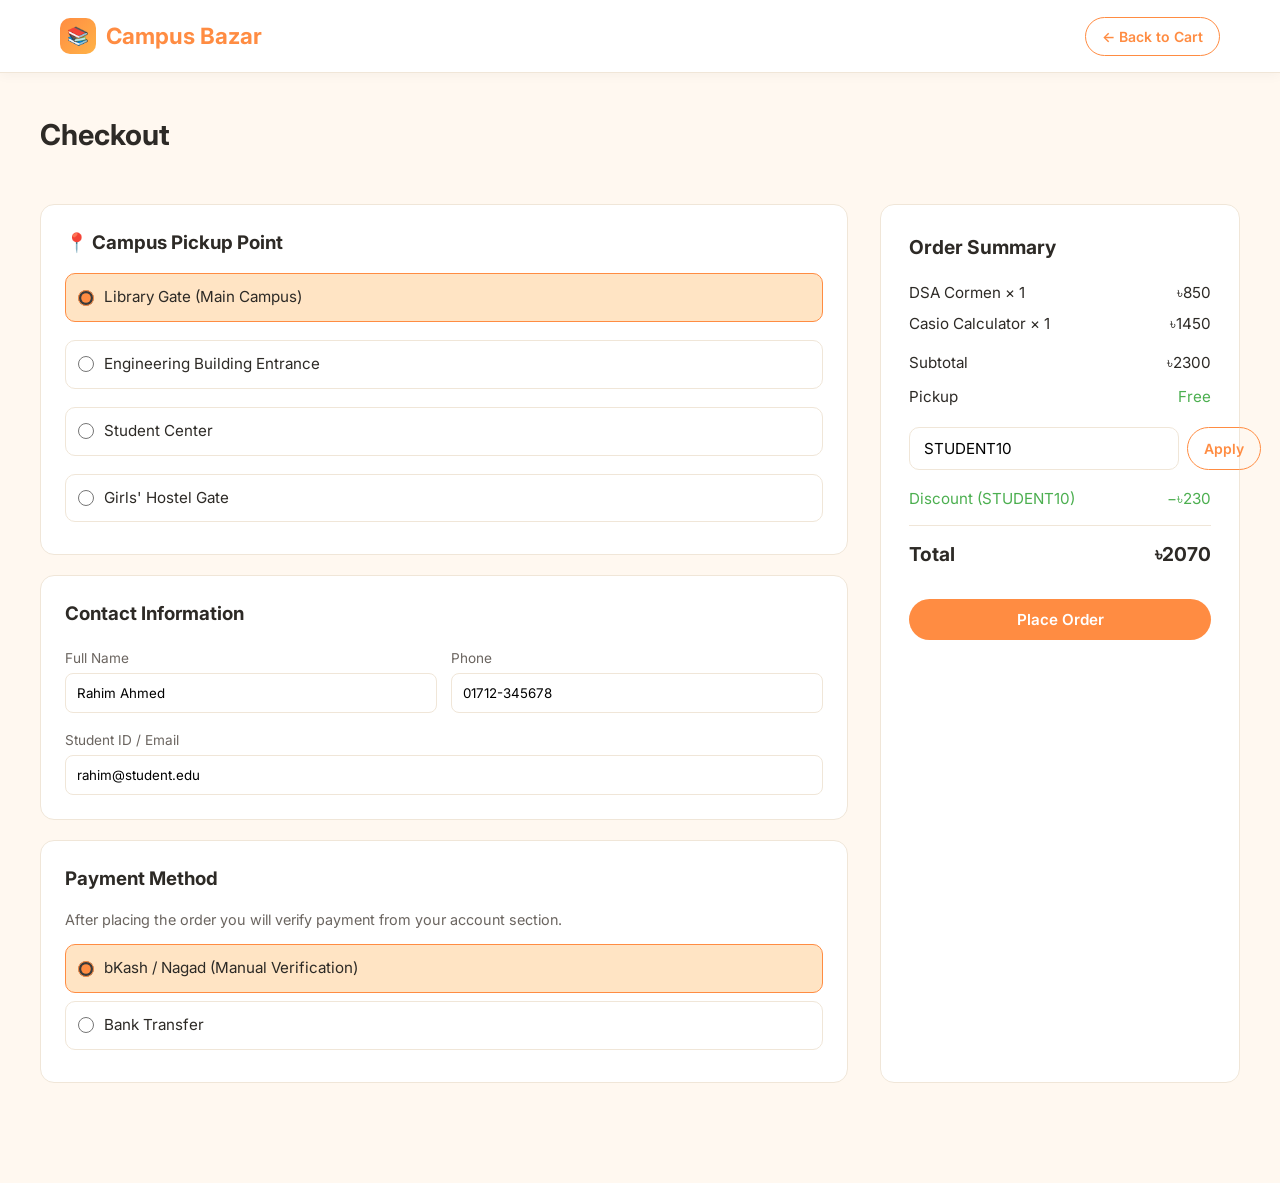
==== checkout.html @ bfc75927 "upload all file" ====
<!DOCTYPE html>
<html lang="en">
<head>
  <meta charset="UTF-8" />
  <meta name="viewport" content="width=device-width, initial-scale=1.0" />
  <title>Checkout – Campus Bazar</title>
  <link rel="stylesheet" href="css/style.css" />
  <link href="https://fonts.googleapis.com/css2?family=Inter:wght@400;500;600;700;800&display=swap" rel="stylesheet" />
</head>
<body>

  <nav class="navbar">
    <div class="container navbar-inner">
      <a href="index.html" class="logo"><div class="logo-icon">📚</div> Campus Bazar</a>
      <div class="nav-actions">
        <a href="cart.html" class="btn btn-outline btn-sm">← Back to Cart</a>
      </div>
    </div>
  </nav>

  <div class="container" style="padding:40px 0 60px;">
    <h1 class="page-title">Checkout</h1>

    <div class="cart-layout">
      <div>
        <!-- Pickup Point -->
        <div style="background:white;border:1.5px solid var(--border);border-radius:14px;padding:24px;margin-bottom:20px;">
          <h3 style="margin-bottom:16px;">📍 Campus Pickup Point</h3>
          <div style="display:grid;gap:10px;">
            <label class="filter-option" style="padding:12px;border:1.5px solid var(--primary);border-radius:10px;background:var(--soft-orange);">
              <input type="radio" name="pickup" checked /> Library Gate (Main Campus)
            </label>
            <label class="filter-option" style="padding:12px;border:1.5px solid var(--border);border-radius:10px;">
              <input type="radio" name="pickup" /> Engineering Building Entrance
            </label>
            <label class="filter-option" style="padding:12px;border:1.5px solid var(--border);border-radius:10px;">
              <input type="radio" name="pickup" /> Student Center
            </label>
            <label class="filter-option" style="padding:12px;border:1.5px solid var(--border);border-radius:10px;">
              <input type="radio" name="pickup" /> Girls' Hostel Gate
            </label>
          </div>
        </div>

        <!-- Contact -->
        <div style="background:white;border:1.5px solid var(--border);border-radius:14px;padding:24px;margin-bottom:20px;">
          <h3 style="margin-bottom:16px;">Contact Information</h3>
          <div style="display:grid;grid-template-columns:1fr 1fr;gap:14px;">
            <div>
              <label style="font-size:0.85rem;color:var(--text-secondary);">Full Name</label>
              <input type="text" value="Rahim Ahmed" style="width:100%;padding:11px;border:1.5px solid var(--border);border-radius:8px;margin-top:4px;" />
            </div>
            <div>
              <label style="font-size:0.85rem;color:var(--text-secondary);">Phone</label>
              <input type="text" value="01712-345678" style="width:100%;padding:11px;border:1.5px solid var(--border);border-radius:8px;margin-top:4px;" />
            </div>
            <div style="grid-column:1/-1;">
              <label style="font-size:0.85rem;color:var(--text-secondary);">Student ID / Email</label>
              <input type="text" value="rahim@student.edu" style="width:100%;padding:11px;border:1.5px solid var(--border);border-radius:8px;margin-top:4px;" />
            </div>
          </div>
        </div>

        <!-- Payment Method -->
        <div style="background:white;border:1.5px solid var(--border);border-radius:14px;padding:24px;">
          <h3 style="margin-bottom:16px;">Payment Method</h3>
          <p style="font-size:0.9rem;color:var(--text-secondary);margin-bottom:14px;">After placing the order you will verify payment from your account section.</p>
          <label class="filter-option" style="padding:12px;border:1.5px solid var(--primary);border-radius:10px;background:var(--soft-orange);margin-bottom:8px;">
            <input type="radio" name="pay" checked /> bKash / Nagad (Manual Verification)
          </label>
          <label class="filter-option" style="padding:12px;border:1.5px solid var(--border);border-radius:10px;">
            <input type="radio" name="pay" /> Bank Transfer
          </label>
        </div>
      </div>

      <div class="summary-card">
        <h3>Order Summary</h3>
        <div style="margin-bottom:16px;">
          <div style="display:flex;justify-content:space-between;font-size:0.95rem;margin-bottom:8px;">
            <span>DSA Cormen × 1</span><span>৳850</span>
          </div>
          <div style="display:flex;justify-content:space-between;font-size:0.95rem;">
            <span>Casio Calculator × 1</span><span>৳1450</span>
          </div>
        </div>
        <div class="summary-row"><span>Subtotal</span><span>৳2300</span></div>
        <div class="summary-row"><span>Pickup</span><span style="color:var(--success);">Free</span></div>
        <div class="coupon-input">
          <input type="text" placeholder="Coupon code" value="STUDENT10" />
          <button class="btn btn-outline btn-sm">Apply</button>
        </div>
        <div class="summary-row" style="color:var(--success);"><span>Discount (STUDENT10)</span><span>−৳230</span></div>
        <div class="summary-row total"><span>Total</span><span>৳2070</span></div>
        <button class="btn btn-primary btn-block" style="margin-top:18px;">Place Order</button>
      </div>
    </div>
  </div>
</body>
</html>
---- css/style.css ----
/* =====================================================
   Campus Bazar – Light Orange Theme
   ===================================================== */

:root {
  --primary: #FF8C42;
  --primary-hover: #FF7A2E;
  --primary-light: #FFB347;
  --soft-orange: #FFE4C4;
  --bg: #FFF8F0;
  --surface: #FFFFFF;
  --text: #2D2A26;
  --text-secondary: #6B6560;
  --border: #F0E6D8;
  --success: #4CAF50;
  --danger: #E74C3C;
  --shadow: 0 4px 20px rgba(255, 140, 66, 0.12);
  --radius: 14px;
  --radius-sm: 10px;
  --transition: all 0.25s ease;
}

*, *::before, *::after {
  box-sizing: border-box;
  margin: 0;
  padding: 0;
}

body {
  font-family: 'Inter', system-ui, -apple-system, BlinkMacSystemFont, sans-serif;
  background: var(--bg);
  color: var(--text);
  line-height: 1.5;
  min-height: 100vh;
}

a { text-decoration: none; color: inherit; }
img { max-width: 100%; display: block; }
button, input, select, textarea { font-family: inherit; }

/* ---------- Layout ---------- */
.container {
  width: 100%;
  max-width: 1200px;
  margin: 0 auto;
  padding: 0 20px;
}

/* ---------- Navbar ---------- */
.navbar {
  background: var(--surface);
  border-bottom: 1px solid var(--border);
  position: sticky;
  top: 0;
  z-index: 100;
  box-shadow: 0 2px 12px rgba(0,0,0,0.04);
}

.navbar-inner {
  display: flex;
  align-items: center;
  justify-content: space-between;
  height: 72px;
  gap: 24px;
}

.logo {
  display: flex;
  align-items: center;
  gap: 10px;
  font-weight: 700;
  font-size: 1.4rem;
  color: var(--primary);
}

.logo-icon {
  width: 36px;
  height: 36px;
  background: linear-gradient(135deg, var(--primary), var(--primary-light));
  border-radius: 10px;
  display: flex;
  align-items: center;
  justify-content: center;
  color: white;
  font-size: 1.1rem;
}

.search-bar {
  flex: 1;
  max-width: 480px;
  position: relative;
}

.search-bar input {
  width: 100%;
  padding: 12px 16px 12px 44px;
  border: 1.5px solid var(--border);
  border-radius: 50px;
  background: var(--bg);
  font-size: 0.95rem;
  transition: var(--transition);
}

.search-bar input:focus {
  outline: none;
  border-color: var(--primary);
  background: white;
  box-shadow: 0 0 0 3px rgba(255, 140, 66, 0.15);
}

.search-bar .search-icon {
  position: absolute;
  left: 16px;
  top: 50%;
  transform: translateY(-50%);
  color: var(--text-secondary);
}

.nav-actions {
  display: flex;
  align-items: center;
  gap: 12px;
}

.nav-icon-btn {
  position: relative;
  width: 42px;
  height: 42px;
  border-radius: 50%;
  border: none;
  background: var(--bg);
  color: var(--text);
  cursor: pointer;
  display: flex;
  align-items: center;
  justify-content: center;
  transition: var(--transition);
}

.nav-icon-btn:hover {
  background: var(--soft-orange);
  color: var(--primary);
}

.badge {
  position: absolute;
  top: -2px;
  right: -2px;
  background: var(--primary);
  color: white;
  font-size: 0.7rem;
  font-weight: 600;
  width: 18px;
  height: 18px;
  border-radius: 50%;
  display: flex;
  align-items: center;
  justify-content: center;
}

.btn {
  display: inline-flex;
  align-items: center;
  justify-content: center;
  gap: 8px;
  padding: 11px 22px;
  border-radius: 50px;
  font-weight: 600;
  font-size: 0.95rem;
  border: none;
  cursor: pointer;
  transition: var(--transition);
}

.btn-primary {
  background: var(--primary);
  color: white;
}

.btn-primary:hover {
  background: var(--primary-hover);
  transform: translateY(-1px);
  box-shadow: 0 6px 16px rgba(255, 140, 66, 0.35);
}

.btn-outline {
  background: transparent;
  border: 1.5px solid var(--primary);
  color: var(--primary);
}

.btn-outline:hover {
  background: var(--soft-orange);
}

.btn-sm {
  padding: 8px 16px;
  font-size: 0.875rem;
}

.btn-block {
  width: 100%;
}

/* ---------- Hero ---------- */
.hero {
  background: linear-gradient(135deg, #FFF0E0 0%, #FFE4C4 50%, #FFD4A8 100%);
  padding: 60px 0 70px;
  position: relative;
  overflow: hidden;
}

.hero-content {
  display: grid;
  grid-template-columns: 1.2fr 1fr;
  gap: 40px;
  align-items: center;
}

.hero-text h1 {
  font-size: 2.8rem;
  font-weight: 800;
  line-height: 1.15;
  margin-bottom: 16px;
  color: var(--text);
}

.hero-text h1 span {
  color: var(--primary);
}

.hero-text p {
  font-size: 1.15rem;
  color: var(--text-secondary);
  margin-bottom: 28px;
  max-width: 480px;
}

.hero-actions {
  display: flex;
  gap: 14px;
  flex-wrap: wrap;
}

.hero-visual {
  display: flex;
  justify-content: center;
}

.hero-card {
  background: white;
  border-radius: 20px;
  padding: 24px;
  box-shadow: var(--shadow);
  width: 100%;
  max-width: 340px;
  transform: rotate(3deg);
}

.hero-card img {
  border-radius: 12px;
  height: 180px;
  object-fit: cover;
  background: var(--soft-orange);
}

/* ---------- Categories ---------- */
.section {
  padding: 56px 0;
}

.section-header {
  display: flex;
  justify-content: space-between;
  align-items: center;
  margin-bottom: 28px;
}

.section-title {
  font-size: 1.6rem;
  font-weight: 700;
}

.section-link {
  color: var(--primary);
  font-weight: 600;
  font-size: 0.95rem;
}

.categories-grid {
  display: grid;
  grid-template-columns: repeat(auto-fill, minmax(140px, 1fr));
  gap: 18px;
}

.category-card {
  background: var(--surface);
  border-radius: var(--radius);
  padding: 22px 16px;
  text-align: center;
  border: 1.5px solid var(--border);
  transition: var(--transition);
  cursor: pointer;
}

.category-card:hover {
  border-color: var(--primary);
  transform: translateY(-4px);
  box-shadow: var(--shadow);
}

.category-icon {
  width: 56px;
  height: 56px;
  margin: 0 auto 12px;
  background: var(--soft-orange);
  border-radius: 16px;
  display: flex;
  align-items: center;
  justify-content: center;
  font-size: 1.6rem;
}

.category-card h3 {
  font-size: 0.95rem;
  font-weight: 600;
}

/* ---------- Product Cards ---------- */
.products-grid {
  display: grid;
  grid-template-columns: repeat(auto-fill, minmax(240px, 1fr));
  gap: 22px;
}

.product-card {
  background: var(--surface);
  border-radius: var(--radius);
  overflow: hidden;
  border: 1.5px solid var(--border);
  transition: var(--transition);
  position: relative;
}

.product-card:hover {
  transform: translateY(-5px);
  box-shadow: var(--shadow);
  border-color: transparent;
}

.product-img {
  height: 200px;
  background: linear-gradient(135deg, #FFE8D0, #FFD4A8);
  display: flex;
  align-items: center;
  justify-content: center;
  font-size: 3.5rem;
  position: relative;
}

.product-badge {
  position: absolute;
  top: 12px;
  left: 12px;
  background: var(--primary);
  color: white;
  font-size: 0.75rem;
  font-weight: 600;
  padding: 4px 10px;
  border-radius: 20px;
}

.wishlist-btn {
  position: absolute;
  top: 12px;
  right: 12px;
  width: 36px;
  height: 36px;
  border-radius: 50%;
  background: white;
  border: none;
  display: flex;
  align-items: center;
  justify-content: center;
  cursor: pointer;
  box-shadow: 0 2px 8px rgba(0,0,0,0.1);
  transition: var(--transition);
}

.wishlist-btn:hover {
  color: var(--danger);
  transform: scale(1.1);
}

.product-body {
  padding: 16px 18px 20px;
}

.product-category {
  font-size: 0.8rem;
  color: var(--primary);
  font-weight: 600;
  margin-bottom: 4px;
}

.product-title {
  font-size: 1.05rem;
  font-weight: 600;
  margin-bottom: 8px;
  display: -webkit-box;
  -webkit-line-clamp: 2;
  -webkit-box-orient: vertical;
  overflow: hidden;
}

.product-meta {
  display: flex;
  justify-content: space-between;
  align-items: center;
  margin-top: 12px;
}

.product-price {
  font-size: 1.2rem;
  font-weight: 700;
  color: var(--text);
}

.product-price span {
  font-size: 0.85rem;
  color: var(--text-secondary);
  text-decoration: line-through;
  font-weight: 400;
  margin-left: 6px;
}

.rating {
  display: flex;
  align-items: center;
  gap: 4px;
  font-size: 0.85rem;
  color: var(--text-secondary);
}

.rating svg { color: #FFB800; }

/* ---------- Filters Sidebar ---------- */
.shop-layout {
  display: grid;
  grid-template-columns: 260px 1fr;
  gap: 32px;
  align-items: start;
}

.filters {
  background: var(--surface);
  border-radius: var(--radius);
  padding: 24px;
  border: 1.5px solid var(--border);
  position: sticky;
  top: 90px;
}

.filters h3 {
  font-size: 1.1rem;
  margin-bottom: 18px;
}

.filter-group {
  margin-bottom: 22px;
}

.filter-group h4 {
  font-size: 0.9rem;
  font-weight: 600;
  margin-bottom: 10px;
  color: var(--text-secondary);
}

.filter-option {
  display: flex;
  align-items: center;
  gap: 10px;
  margin-bottom: 8px;
  cursor: pointer;
  font-size: 0.95rem;
}

.filter-option input {
  accent-color: var(--primary);
  width: 16px;
  height: 16px;
}

/* ---------- Product Detail ---------- */
.product-detail {
  display: grid;
  grid-template-columns: 1fr 1fr;
  gap: 48px;
  padding: 40px 0;
}

.gallery {
  display: flex;
  flex-direction: column;
  gap: 14px;
}

.main-image {
  height: 420px;
  background: linear-gradient(135deg, #FFE8D0, #FFD4A8);
  border-radius: var(--radius);
  display: flex;
  align-items: center;
  justify-content: center;
  font-size: 6rem;
}

.thumbs {
  display: flex;
  gap: 12px;
}

.thumb {
  width: 80px;
  height: 80px;
  border-radius: var(--radius-sm);
  background: var(--soft-orange);
  border: 2px solid transparent;
  cursor: pointer;
  display: flex;
  align-items: center;
  justify-content: center;
  font-size: 1.8rem;
}

.thumb.active {
  border-color: var(--primary);
}

.detail-info h1 {
  font-size: 1.9rem;
  margin-bottom: 8px;
}

.detail-price {
  font-size: 1.8rem;
  font-weight: 700;
  color: var(--primary);
  margin: 16px 0;
}

.detail-price span {
  font-size: 1.1rem;
  color: var(--text-secondary);
  text-decoration: line-through;
  margin-left: 10px;
}

.detail-meta {
  display: flex;
  gap: 20px;
  margin-bottom: 20px;
  font-size: 0.95rem;
  color: var(--text-secondary);
}

.size-selector, .qty-selector {
  margin-bottom: 20px;
}

.size-selector h4, .qty-selector h4 {
  font-size: 0.9rem;
  margin-bottom: 10px;
}

.size-options {
  display: flex;
  gap: 10px;
}

.size-btn {
  width: 44px;
  height: 44px;
  border-radius: 10px;
  border: 1.5px solid var(--border);
  background: white;
  cursor: pointer;
  font-weight: 600;
  transition: var(--transition);
}

.size-btn.active, .size-btn:hover {
  border-color: var(--primary);
  background: var(--soft-orange);
  color: var(--primary);
}

.qty-control {
  display: flex;
  align-items: center;
  gap: 0;
  border: 1.5px solid var(--border);
  border-radius: 10px;
  width: fit-content;
}

.qty-control button {
  width: 40px;
  height: 40px;
  border: none;
  background: var(--bg);
  cursor: pointer;
  font-size: 1.1rem;
}

.qty-control span {
  width: 48px;
  text-align: center;
  font-weight: 600;
}

.detail-actions {
  display: flex;
  gap: 14px;
  margin-top: 28px;
}

.tabs {
  display: flex;
  gap: 0;
  border-bottom: 2px solid var(--border);
  margin-bottom: 24px;
}

.tab {
  padding: 14px 24px;
  font-weight: 600;
  color: var(--text-secondary);
  cursor: pointer;
  border-bottom: 2px solid transparent;
  margin-bottom: -2px;
  transition: var(--transition);
}

.tab.active {
  color: var(--primary);
  border-bottom-color: var(--primary);
}

/* ---------- Cart ---------- */
.cart-layout {
  display: grid;
  grid-template-columns: 1fr 360px;
  gap: 32px;
  padding: 40px 0;
}

.cart-item {
  display: flex;
  gap: 18px;
  background: var(--surface);
  border-radius: var(--radius);
  padding: 18px;
  border: 1.5px solid var(--border);
  margin-bottom: 16px;
}

.cart-item-img {
  width: 100px;
  height: 100px;
  border-radius: var(--radius-sm);
  background: var(--soft-orange);
  display: flex;
  align-items: center;
  justify-content: center;
  font-size: 2.2rem;
  flex-shrink: 0;
}

.cart-item-info {
  flex: 1;
}

.cart-item-info h3 {
  font-size: 1.05rem;
  margin-bottom: 4px;
}

.cart-item-info p {
  font-size: 0.9rem;
  color: var(--text-secondary);
  margin-bottom: 10px;
}

.cart-item-price {
  font-weight: 700;
  font-size: 1.1rem;
}

.summary-card {
  background: var(--surface);
  border-radius: var(--radius);
  padding: 28px;
  border: 1.5px solid var(--border);
  position: sticky;
  top: 90px;
}

.summary-card h3 {
  margin-bottom: 20px;
  font-size: 1.2rem;
}

.summary-row {
  display: flex;
  justify-content: space-between;
  margin-bottom: 12px;
  font-size: 0.95rem;
}

.summary-row.total {
  font-size: 1.2rem;
  font-weight: 700;
  border-top: 1.5px solid var(--border);
  padding-top: 14px;
  margin-top: 14px;
}

.coupon-input {
  display: flex;
  gap: 8px;
  margin: 18px 0;
}

.coupon-input input {
  flex: 1;
  padding: 11px 14px;
  border: 1.5px solid var(--border);
  border-radius: 10px;
  font-size: 0.95rem;
}

.coupon-input input:focus {
  outline: none;
  border-color: var(--primary);
}

/* ---------- Account / Orders ---------- */
.account-layout {
  display: grid;
  grid-template-columns: 240px 1fr;
  gap: 32px;
  padding: 40px 0;
}

.account-nav {
  background: var(--surface);
  border-radius: var(--radius);
  padding: 20px;
  border: 1.5px solid var(--border);
}

.account-nav a {
  display: flex;
  align-items: center;
  gap: 12px;
  padding: 12px 14px;
  border-radius: 10px;
  font-weight: 500;
  color: var(--text-secondary);
  transition: var(--transition);
  margin-bottom: 4px;
}

.account-nav a:hover, .account-nav a.active {
  background: var(--soft-orange);
  color: var(--primary);
}

.order-card {
  background: var(--surface);
  border-radius: var(--radius);
  padding: 22px;
  border: 1.5px solid var(--border);
  margin-bottom: 16px;
}

.order-header {
  display: flex;
  justify-content: space-between;
  align-items: center;
  margin-bottom: 16px;
  padding-bottom: 14px;
  border-bottom: 1px solid var(--border);
}

.order-status {
  padding: 5px 12px;
  border-radius: 20px;
  font-size: 0.8rem;
  font-weight: 600;
}

.status-paid { background: #E8F5E9; color: #2E7D32; }
.status-unpaid { background: #FFF3E0; color: #E65100; }
.status-pending { background: #E3F2FD; color: #1565C0; }

/* ---------- Admin ---------- */
.admin-layout {
  display: grid;
  grid-template-columns: 240px 1fr;
  min-height: 100vh;
}

.admin-sidebar {
  background: #2D2A26;
  color: white;
  padding: 24px 16px;
}

.admin-sidebar .logo {
  color: white;
  margin-bottom: 32px;
  padding: 0 8px;
}

.admin-nav a {
  display: flex;
  align-items: center;
  gap: 12px;
  padding: 12px 14px;
  border-radius: 10px;
  color: rgba(255,255,255,0.7);
  margin-bottom: 4px;
  transition: var(--transition);
}

.admin-nav a:hover, .admin-nav a.active {
  background: rgba(255, 140, 66, 0.2);
  color: var(--primary-light);
}

.admin-content {
  padding: 32px;
  background: var(--bg);
}

.stats-grid {
  display: grid;
  grid-template-columns: repeat(4, 1fr);
  gap: 20px;
  margin-bottom: 32px;
}

.stat-card {
  background: var(--surface);
  border-radius: var(--radius);
  padding: 22px;
  border: 1.5px solid var(--border);
}

.stat-card h4 {
  font-size: 0.9rem;
  color: var(--text-secondary);
  margin-bottom: 8px;
}

.stat-card .value {
  font-size: 1.8rem;
  font-weight: 700;
}

.stat-card .change {
  font-size: 0.85rem;
  color: var(--success);
  margin-top: 4px;
}

/* ---------- Footer ---------- */
.footer {
  background: #2D2A26;
  color: rgba(255,255,255,0.8);
  padding: 56px 0 28px;
  margin-top: 60px;
}

.footer-grid {
  display: grid;
  grid-template-columns: 2fr 1fr 1fr 1fr;
  gap: 40px;
  margin-bottom: 40px;
}

.footer h4 {
  color: white;
  margin-bottom: 16px;
  font-size: 1.05rem;
}

.footer a {
  display: block;
  margin-bottom: 10px;
  color: rgba(255,255,255,0.65);
  transition: var(--transition);
}

.footer a:hover { color: var(--primary-light); }

.footer-bottom {
  border-top: 1px solid rgba(255,255,255,0.1);
  padding-top: 24px;
  text-align: center;
  font-size: 0.9rem;
  color: rgba(255,255,255,0.5);
}

/* ---------- Utilities ---------- */
.page-title {
  font-size: 1.8rem;
  font-weight: 700;
  margin-bottom: 8px;
}

.breadcrumb {
  font-size: 0.9rem;
  color: var(--text-secondary);
  margin-bottom: 28px;
}

.breadcrumb a { color: var(--primary); }

.empty-state {
  text-align: center;
  padding: 60px 20px;
  color: var(--text-secondary);
}

.empty-state .icon {
  font-size: 4rem;
  margin-bottom: 16px;
  opacity: 0.5;
}

/* ---------- Responsive ---------- */
@media (max-width: 900px) {
  .hero-content, .product-detail, .cart-layout, .shop-layout, .account-layout {
    grid-template-columns: 1fr;
  }
  .hero-text h1 { font-size: 2.1rem; }
  .filters { position: static; }
  .stats-grid { grid-template-columns: 1fr 1fr; }
  .footer-grid { grid-template-columns: 1fr 1fr; }
  .admin-layout { grid-template-columns: 1fr; }
  .admin-sidebar { display: none; }
}

@media (max-width: 600px) {
  .navbar-inner { gap: 12px; }
  .search-bar { display: none; }
  .products-grid { grid-template-columns: 1fr 1fr; gap: 14px; }
  .stats-grid { grid-template-columns: 1fr; }
}
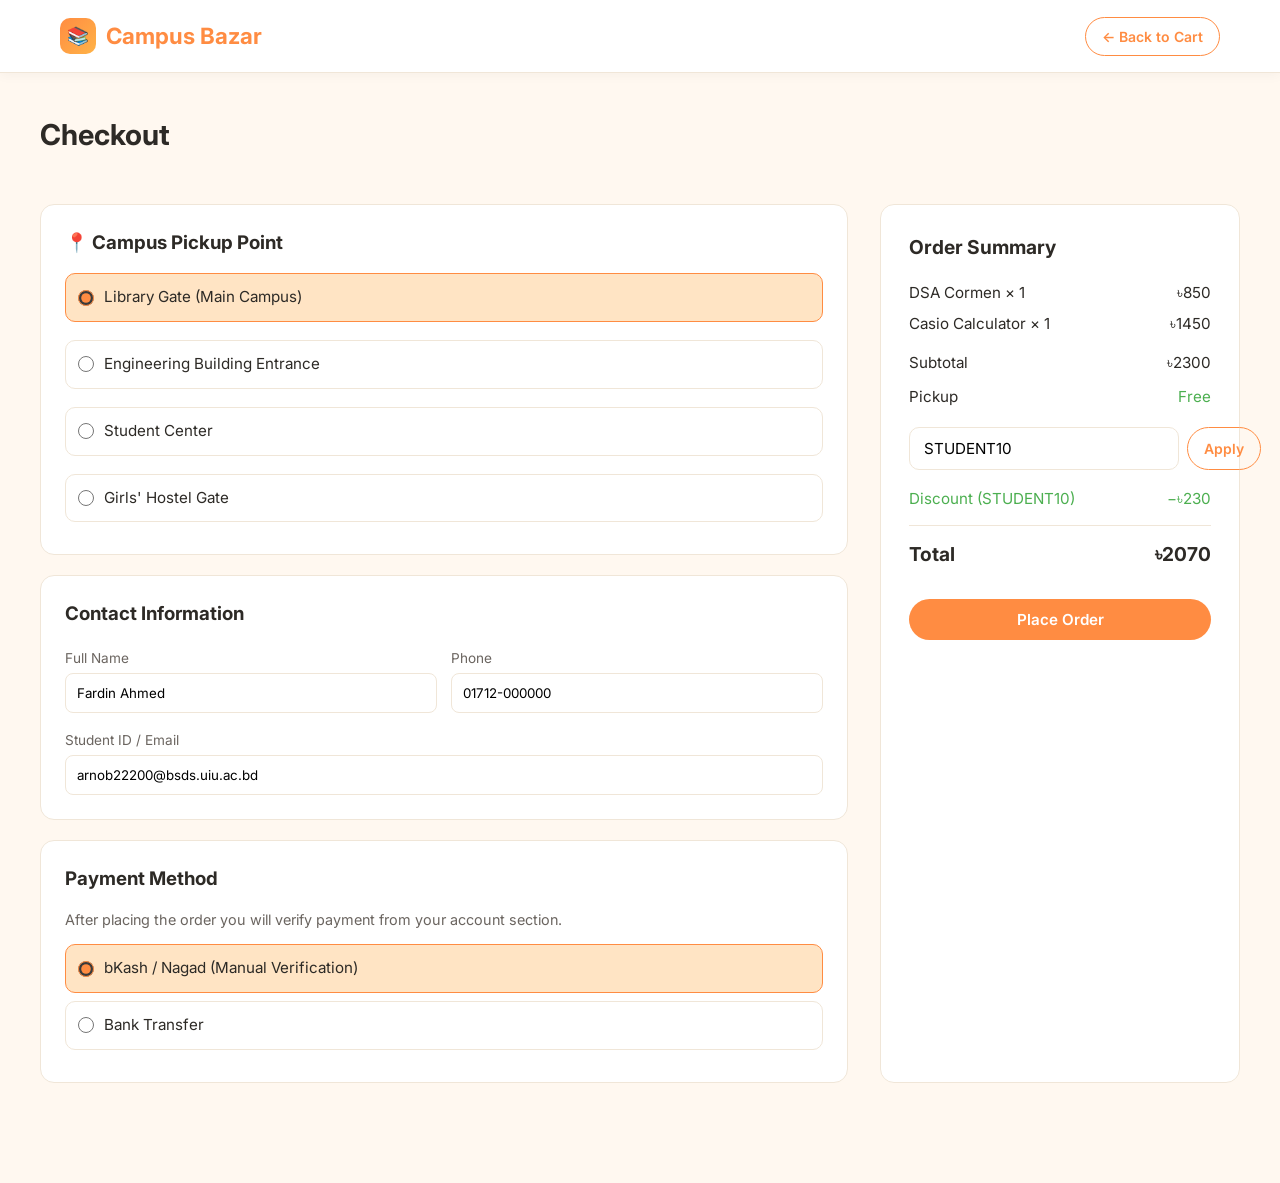
==== commit bd080700: "update" ====
--- a/checkout.html
+++ b/checkout.html
@@ -48,15 +48,15 @@
           <div style="display:grid;grid-template-columns:1fr 1fr;gap:14px;">
             <div>
               <label style="font-size:0.85rem;color:var(--text-secondary);">Full Name</label>
-              <input type="text" value="Rahim Ahmed" style="width:100%;padding:11px;border:1.5px solid var(--border);border-radius:8px;margin-top:4px;" />
+              <input type="text" value="Fardin Ahmed" style="width:100%;padding:11px;border:1.5px solid var(--border);border-radius:8px;margin-top:4px;" />
             </div>
             <div>
               <label style="font-size:0.85rem;color:var(--text-secondary);">Phone</label>
-              <input type="text" value="01712-345678" style="width:100%;padding:11px;border:1.5px solid var(--border);border-radius:8px;margin-top:4px;" />
+              <input type="text" value="01712-000000" style="width:100%;padding:11px;border:1.5px solid var(--border);border-radius:8px;margin-top:4px;" />
             </div>
             <div style="grid-column:1/-1;">
               <label style="font-size:0.85rem;color:var(--text-secondary);">Student ID / Email</label>
-              <input type="text" value="rahim@student.edu" style="width:100%;padding:11px;border:1.5px solid var(--border);border-radius:8px;margin-top:4px;" />
+              <input type="text" value="arnob22200@bsds.uiu.ac.bd" style="width:100%;padding:11px;border:1.5px solid var(--border);border-radius:8px;margin-top:4px;" />
             </div>
           </div>
         </div>
--- a/css/style.css
+++ b/css/style.css
@@ -204,10 +204,22 @@
 
 /* ---------- Hero ---------- */
 .hero {
-  background: linear-gradient(135deg, #FFF0E0 0%, #FFE4C4 50%, #FFD4A8 100%);
-  padding: 60px 0 70px;
+  background:
+    /* linear-gradient(
+      135deg,
+      rgba(45, 42, 38, 0.72) 0%,
+      rgba(255, 140, 66, 0.55) 50%,
+      rgba(255, 179, 71, 0.45) 100%
+    ), */
+    url('../assets/hero-campus.jpg') center center / cover no-repeat;
+  padding: 80px 0 90px;
   position: relative;
   overflow: hidden;
+  min-height: 480px;
+}
+
+#info {
+  color: white;
 }
 
 .hero-content {
@@ -940,6 +952,19 @@
   font-size: 4rem;
   margin-bottom: 16px;
   opacity: 0.5;
+}
+
+/* Campus illustration section background */
+.section-campus {
+  background:
+    linear-gradient(
+      180deg,
+      rgba(255, 248, 240, 0.85) 0%,
+      rgba(255, 140, 66, 0.25) 100%
+    ),
+    url('../assets/section-campus.jpg') center bottom / cover no-repeat;
+  padding: 80px 0 100px;
+  min-height: 420px;
 }
 
 /* ---------- Responsive ---------- */
